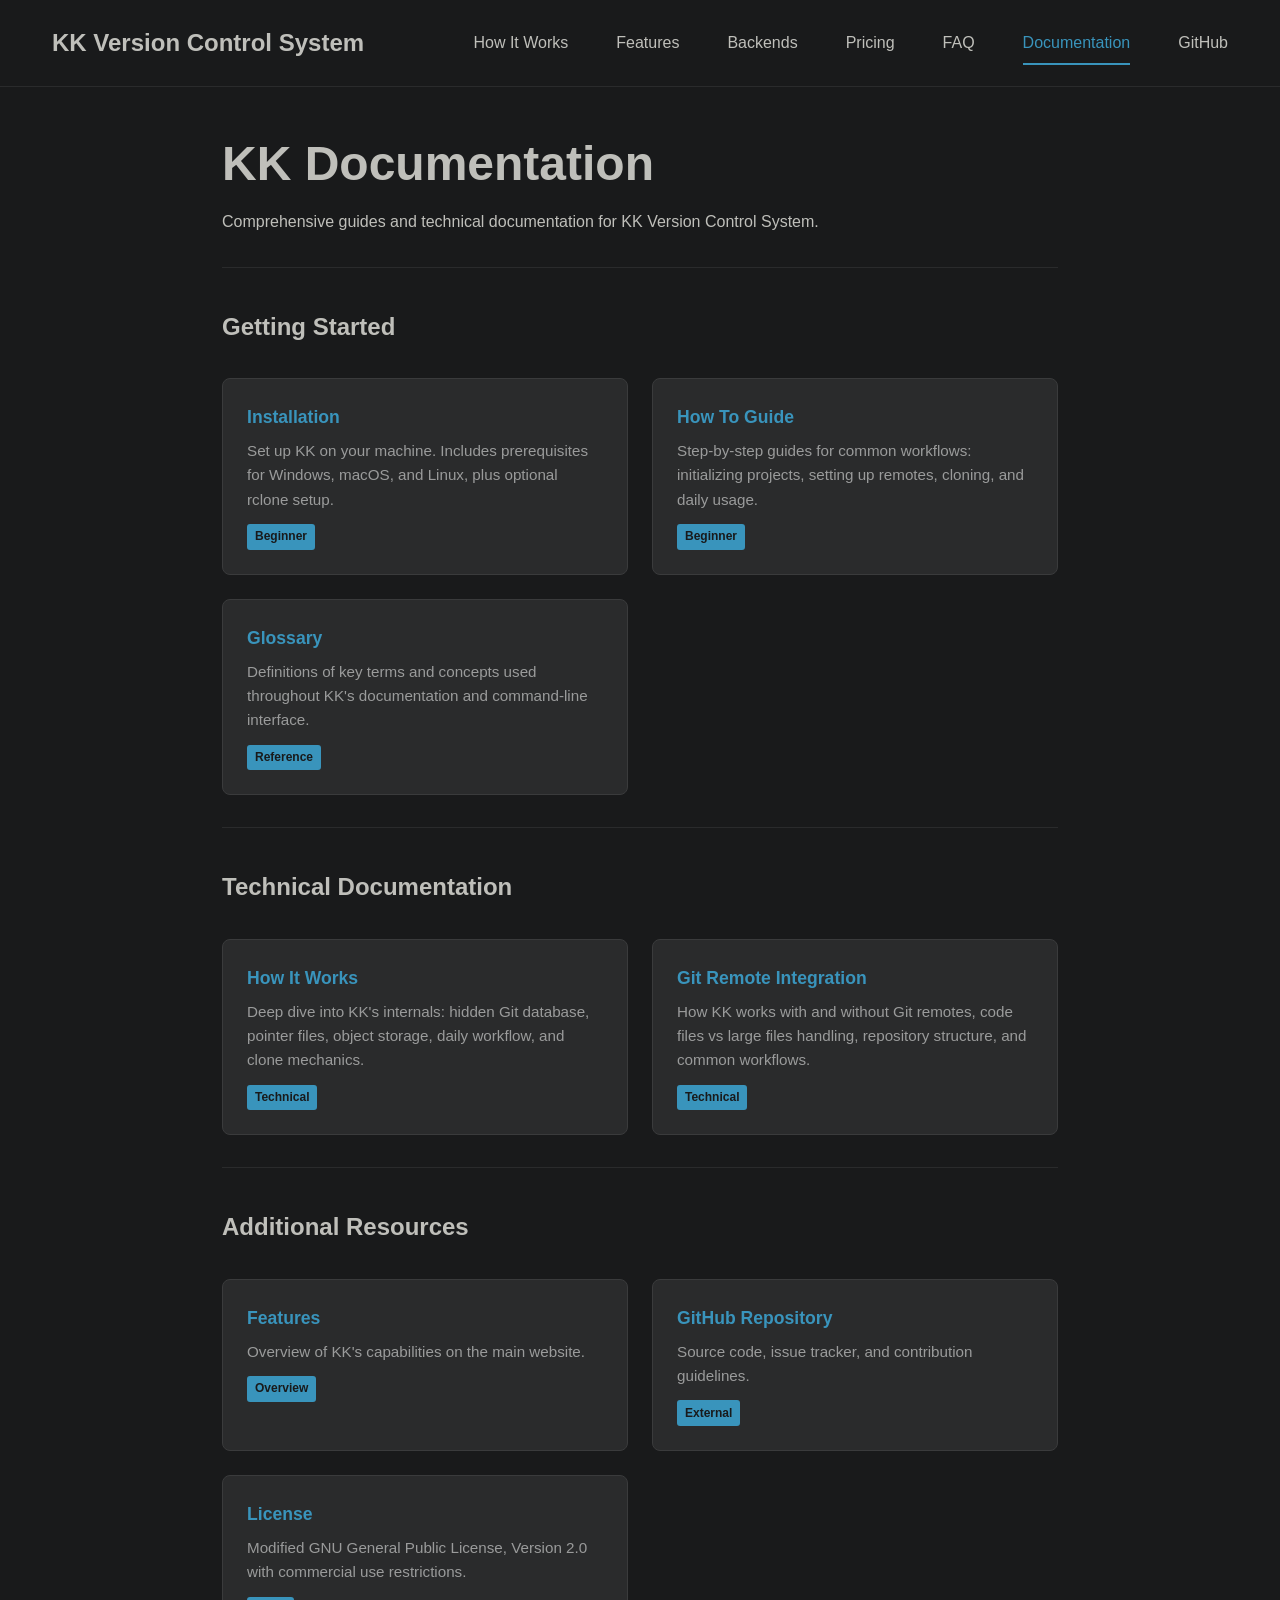
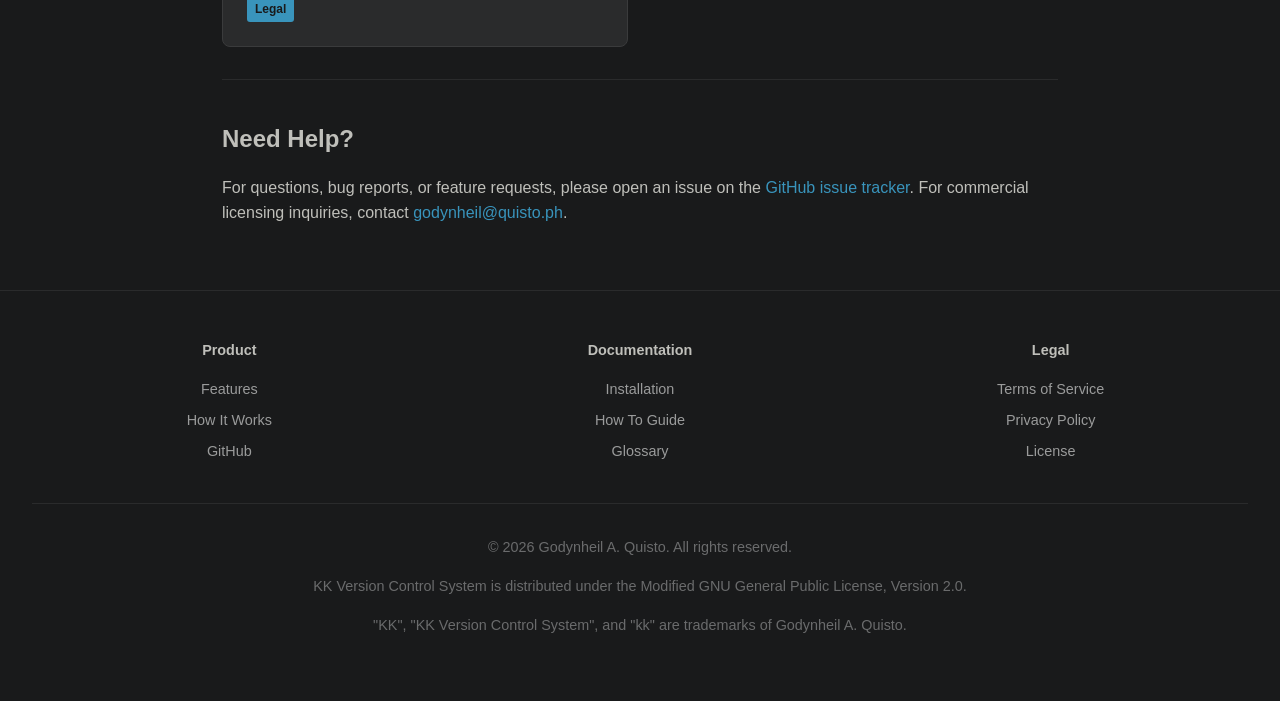
==== docs/index.html @ 6b8b5ba8 "docs(site): Add comprehensive documentation pages and update site Add new documentation sections inc" ====
<!doctype html>
<html lang="en">
  <head>
    <meta charset="UTF-8" />
    <meta name="viewport" content="width=device-width, initial-scale=1.0" />
    <meta
      name="description"
      content="Documentation for KK Version Control System - user guides, installation instructions, technical internals, and reference materials."
    />
    <meta name="author" content="Godynheil A. Quisto" />
    <meta name="robots" content="index, follow" />
    <meta name="theme-color" content="#191a1b" />
    <link rel="canonical" href="https://kkvcs.com/docs/" />
    <link rel="icon" href="/icon/favicon.ico" sizes="any" />
    <link
      rel="icon"
      type="image/png"
      sizes="32x32"
      href="/icon/favicon-32x32.png"
    />
    <link
      rel="icon"
      type="image/png"
      sizes="16x16"
      href="/icon/favicon-16x16.png"
    />
    <link rel="apple-touch-icon" href="/icon/apple-touch-icon.png" />
    <link rel="manifest" href="/icon/site.webmanifest" />
    <link rel="stylesheet" href="/css/core.css" />
    <link rel="stylesheet" href="/css/navigation.css" />

    <meta property="og:type" content="website" />
    <meta
      property="og:title"
      content="Documentation | KK Version Control System"
    />
    <meta
      property="og:description"
      content="User guides, installation instructions, and technical documentation for KK Version Control System."
    />
    <meta property="og:url" content="https://kkvcs.com/docs/" />
    <meta
      property="og:image"
      content="https://kkvcs.com/icon/android-chrome-512x512.png"
    />
    <meta property="og:site_name" content="KK Version Control System" />
    <meta name="twitter:card" content="summary" />
    <meta
      name="twitter:title"
      content="Documentation | KK Version Control System"
    />
    <meta
      name="twitter:description"
      content="User guides, installation instructions, and technical documentation for KK Version Control System."
    />
    <meta
      name="twitter:image"
      content="https://kkvcs.com/icon/android-chrome-512x512.png"
    />
    <title>Documentation | KK Version Control System</title>
    <link rel="stylesheet" href="/css/pages/docs.css" />
    <script src="/js/copy-code.js" defer></script>
  </head>
  <body>
    <nav aria-label="Main navigation">
      <div class="container">
        <a href="/" class="logo">KK Version Control System</a>
        <ul>
          <li><a href="/#how-it-works">How It Works</a></li>
          <li><a href="/#features">Features</a></li>
          <li><a href="/#backends">Backends</a></li>
          <li><a href="/#pricing">Pricing</a></li>
          <li><a href="/#faq">FAQ</a></li>
          <li><a href="/docs/" class="active">Documentation</a></li>
          <li>
            <a href="https://github.com/godynheil/kk" rel="noopener noreferrer"
              >GitHub</a
            >
          </li>
        </ul>
      </div>
    </nav>

    <main>
      <h1>KK Documentation</h1>
      <p>
        Comprehensive guides and technical documentation for KK Version Control
        System.
      </p>

      <hr />

      <h2>Getting Started</h2>

      <div class="doc-grid">
        <a href="/docs/installation/" class="doc-card">
          <h3>Installation</h3>
          <p>
            Set up KK on your machine. Includes prerequisites for Windows,
            macOS, and Linux, plus optional rclone setup.
          </p>
          <span class="tag">Beginner</span>
        </a>

        <a href="/docs/how-to/" class="doc-card">
          <h3>How To Guide</h3>
          <p>
            Step-by-step guides for common workflows: initializing projects,
            setting up remotes, cloning, and daily usage.
          </p>
          <span class="tag">Beginner</span>
        </a>

        <a href="/docs/glossary/" class="doc-card">
          <h3>Glossary</h3>
          <p>
            Definitions of key terms and concepts used throughout KK's
            documentation and command-line interface.
          </p>
          <span class="tag">Reference</span>
        </a>
      </div>

      <hr />

      <h2>Technical Documentation</h2>

      <div class="doc-grid">
        <a href="/docs/how-it-works/" class="doc-card">
          <h3>How It Works</h3>
          <p>
            Deep dive into KK's internals: hidden Git database, pointer files,
            object storage, daily workflow, and clone mechanics.
          </p>
          <span class="tag">Technical</span>
        </a>

        <a href="/docs/git-remote/" class="doc-card">
          <h3>Git Remote Integration</h3>
          <p>
            How KK works with and without Git remotes, code files vs large files
            handling, repository structure, and common workflows.
          </p>
          <span class="tag">Technical</span>
        </a>
      </div>

      <hr />

      <h2>Additional Resources</h2>

      <div class="doc-grid">
        <a href="/#features" class="doc-card">
          <h3>Features</h3>
          <p>Overview of KK's capabilities on the main website.</p>
          <span class="tag">Overview</span>
        </a>

        <a href="https://github.com/godynheil/kk" class="doc-card">
          <h3>GitHub Repository</h3>
          <p>Source code, issue tracker, and contribution guidelines.</p>
          <span class="tag">External</span>
        </a>

        <a href="/license/" class="doc-card">
          <h3>License</h3>
          <p>
            Modified GNU General Public License, Version 2.0 with commercial use
            restrictions.
          </p>
          <span class="tag">Legal</span>
        </a>
      </div>

      <hr />

      <h2>Need Help?</h2>
      <p>
        For questions, bug reports, or feature requests, please open an issue on
        the
        <a href="https://github.com/godynheil/kk/issues">GitHub issue tracker</a
        >. For commercial licensing inquiries, contact
        <a href="mailto:godynheil@quisto.ph">godynheil@quisto.ph</a>.
      </p>
    </main>

    <footer>
      <div class="footer-content">
        <div class="footer-section">
          <h4>Product</h4>
          <ul>
            <li><a href="/#features">Features</a></li>
            <li><a href="/#how-it-works">How It Works</a></li>
            <li><a href="https://github.com/godynheil/kk">GitHub</a></li>
          </ul>
        </div>
        <div class="footer-section">
          <h4>Documentation</h4>
          <ul>
            <li><a href="/docs/installation/">Installation</a></li>
            <li><a href="/docs/how-to/">How To Guide</a></li>
            <li><a href="/docs/glossary/">Glossary</a></li>
          </ul>
        </div>
        <div class="footer-section">
          <h4>Legal</h4>
          <ul>
            <li><a href="/terms-of-service/">Terms of Service</a></li>
            <li><a href="/privacy-policy/">Privacy Policy</a></li>
            <li><a href="/license/">License</a></li>
          </ul>
        </div>
      </div>
      <div class="footer-bottom">
        <p>&copy; 2026 Godynheil A. Quisto. All rights reserved.</p>
        <p>
          KK Version Control System is distributed under the Modified GNU
          General Public License, Version 2.0.
        </p>
        <p>
          "KK", "KK Version Control System", and "kk" are trademarks of
          Godynheil A. Quisto.
        </p>
      </div>
    </footer>
  </body>
</html>
---- css/core.css ----
.mt-05 {
  margin-top: 0.5rem;
}

.mt-1 {
  margin-top: 1rem;
}

.mt-1-5 {
  margin-top: 1.5rem;
}

.mt-2 {
  margin-top: 2rem;
}

.mt-3 {
  margin-top: 3rem;
}

.mb-1-5 {
  margin-bottom: 1.5rem;
}

.my-05 {
  margin-top: 0.5rem;
  margin-bottom: 0.5rem;
}

.code-block {
  position: relative;
}

.copy-code-button {
  position: absolute;
  top: 0.5rem;
  right: 0.5rem;
  z-index: 1;
  display: inline-flex;
  align-items: center;
  gap: 0.35rem;
  min-height: 34px;
  padding: 0.35rem 0.55rem;
  border: 1px solid #3a3b3c;
  border-radius: 4px;
  background-color: rgba(25, 26, 27, 0.9);
  color: #bfbfba;
  font: inherit;
  font-size: 0.8rem;
  cursor: pointer;
  transition:
    background-color 0.2s ease,
    border-color 0.2s ease,
    color 0.2s ease;
}

.copy-code-button:hover {
  border-color: #3994bc;
  background-color: #242526;
  color: #ffffff;
}

.copy-code-button:focus {
  outline: 3px solid #3994bc;
  outline-offset: 2px;
}

.copy-code-button.is-copied {
  border-color: #3994bc;
  background-color: #3994bc;
  color: #191a1b;
}

.copy-code-button svg {
  width: 1rem;
  height: 1rem;
  fill: none;
  stroke: currentColor;
  stroke-width: 2;
  stroke-linecap: round;
  stroke-linejoin: round;
}

.copy-code-buffer {
  position: fixed;
  top: -9999px;
  left: -9999px;
}

@media (max-width: 520px) {
  .copy-code-label {
    position: absolute;
    width: 1px;
    height: 1px;
    overflow: hidden;
    clip: rect(0, 0, 0, 0);
    white-space: nowrap;
  }

  .copy-code-button {
    width: 34px;
    justify-content: center;
    padding: 0.35rem;
  }
}

@media (prefers-reduced-motion: reduce) {
  .copy-code-button {
    transition: none;
  }
}
---- css/navigation.css ----
nav {
  background-color: #191a1b;
  padding: 1rem 2rem;
  border-bottom: 1px solid #2a2b2c;
  position: -webkit-sticky;
  position: sticky;
  top: 0;
  z-index: 100;
}

nav .container {
  max-width: 1200px;
  margin: 0 auto;
  display: flex;
  justify-content: space-between;
  align-items: center;
}

.logo {
  font-weight: 700;
  font-size: 1.5rem;
  color: #bfbfba;
  text-decoration: none;
  transition: color 0.2s;
}

.logo:hover {
  color: #3994bc;
}

nav ul {
  list-style: none;
  margin: 0;
  padding: 0;
  display: flex;
  gap: 1.5rem;
  align-items: center;
}

nav li {
  margin: 0;
}

nav a {
  color: #bfbfba;
  text-decoration: none;
  font-weight: 500;
  transition: color 0.2s;
  padding: 0.5rem 0.75rem;
  min-height: 44px;
  display: inline-flex;
  align-items: center;
}

nav a:hover {
  color: #3994bc;
  text-decoration: none;
}

nav ul a {
  position: relative;
}

nav ul a::after {
  content: "";
  position: absolute;
  bottom: 0;
  left: 0.75rem;
  right: 0.75rem;
  height: 2px;
  background-color: #3994bc;
  transform: scaleX(0);
  transition: transform 0.2s ease;
}

nav ul a.active::after {
  transform: scaleX(1);
}

nav ul a.active {
  color: #3994bc;
}

.skip-link {
  position: absolute;
  top: -9999px;
  left: -9999px;
  z-index: 999;
}

.skip-link:focus {
  position: fixed;
  top: 0;
  left: 0;
  background-color: #3994bc;
  color: #191a1b;
  padding: 0.75rem 1.5rem;
  z-index: 1000;
  text-decoration: none;
  font-weight: 600;
}

nav a:focus {
  outline: 3px solid #ffff00;
  outline-offset: 2px;
}

@media (max-width: 768px) {
  nav .container {
    flex-direction: column;
    gap: 1rem;
  }

  nav ul {
    flex-wrap: wrap;
    justify-content: center;
    gap: 1rem;
    font-size: 0.9rem;
  }
}

@media print {
  nav,
  .skip-link {
    display: none;
  }
}

@media (prefers-reduced-motion: reduce) {
  nav a {
    transition: none;
  }
}
---- css/pages/docs.css ----
* {
  margin: 0;
  padding: 0;
  box-sizing: border-box;
}

body {
  background-color: #191a1b;
  color: #bfbfba;
  font-family:
    -apple-system, BlinkMacSystemFont, "Segoe UI", Roboto, Oxygen, Ubuntu,
    sans-serif;
  line-height: 1.6;
  min-height: 100vh;
  display: flex;
  flex-direction: column;
}

main {
  flex: 1;
  padding: 3rem 2rem;
  max-width: 900px;
  margin: 0 auto;
  width: 100%;
}

h1 {
  color: #bfbfba;
  margin-bottom: 1rem;
  font-size: 3rem;
  line-height: 1.2;
}

h2 {
  color: #bfbfba;
  margin-top: 2.5rem;
  margin-bottom: 1rem;
  font-size: 1.5rem;
}

h3 {
  color: #bfbfba;
  margin-top: 1.5rem;
  margin-bottom: 0.75rem;
  font-size: 1.2rem;
}

p {
  margin-bottom: 1rem;
}

a {
  color: #3994bc;
  text-decoration: none;
}

a:hover {
  text-decoration: underline;
}

.doc-grid {
  display: grid;
  grid-template-columns: repeat(auto-fit, minmax(280px, 1fr));
  gap: 1.5rem;
  margin-top: 2rem;
}

.doc-card {
  background-color: #2a2b2c;
  border: 1px solid #3a3b3c;
  border-radius: 8px;
  padding: 1.5rem;
  transition:
    border-color 0.2s,
    transform 0.2s;
  display: block;
  color: inherit;
  text-decoration: none;
}

.doc-card:hover {
  border-color: #3994bc;
  transform: translateY(-2px);
}

.doc-card h3 {
  margin-top: 0;
  margin-bottom: 0.5rem;
  color: #3994bc;
  font-size: 1.1rem;
}

.doc-card h3 a {
  color: inherit;
}

.doc-card h3 a:hover {
  text-decoration: none;
}

.doc-card p {
  font-size: 0.95rem;
  color: #9a9b9b;
  margin-bottom: 0;
}

.doc-card .tag {
  display: inline-block;
  background-color: #3994bc;
  color: #191a1b;
  font-size: 0.75rem;
  padding: 0.2rem 0.5rem;
  border-radius: 3px;
  margin-top: 0.75rem;
  font-weight: 600;
}

hr {
  border: none;
  border-top: 1px solid #2a2b2c;
  margin: 2rem 0;
}

footer {
  text-align: center;
  padding: 3rem 2rem;
  border-top: 1px solid #2a2b2c;
  font-size: 0.9rem;
}

.footer-content {
  max-width: 1200px;
  margin: 0 auto 2rem;
  display: grid;
  grid-template-columns: repeat(auto-fit, minmax(200px, 1fr));
  gap: 2rem;
  justify-items: center;
  text-align: center;
}

.footer-section {
  text-align: center;
}

.footer-section h4 {
  color: #bfbfba;
  margin-bottom: 1rem;
}

.footer-section ul {
  list-style: none;
  margin-left: 0;
  margin-bottom: 0;
}

.footer-section li {
  margin-bottom: 0.5rem;
}

.footer-section a {
  color: #9a9b9b;
}

.footer-section a:hover {
  color: #3994bc;
}

.footer-bottom {
  text-align: center;
  padding-top: 2rem;
  border-top: 1px solid #2a2b2c;
  color: #6a6b6c;
}

.footer-bottom p {
  margin-left: auto;
  margin-right: auto;
}

@media (max-width: 768px) {
  h1 {
    font-size: 2rem;
  }

  main {
    padding: 2rem 1.5rem;
  }

  .doc-grid {
    grid-template-columns: 1fr;
  }
}
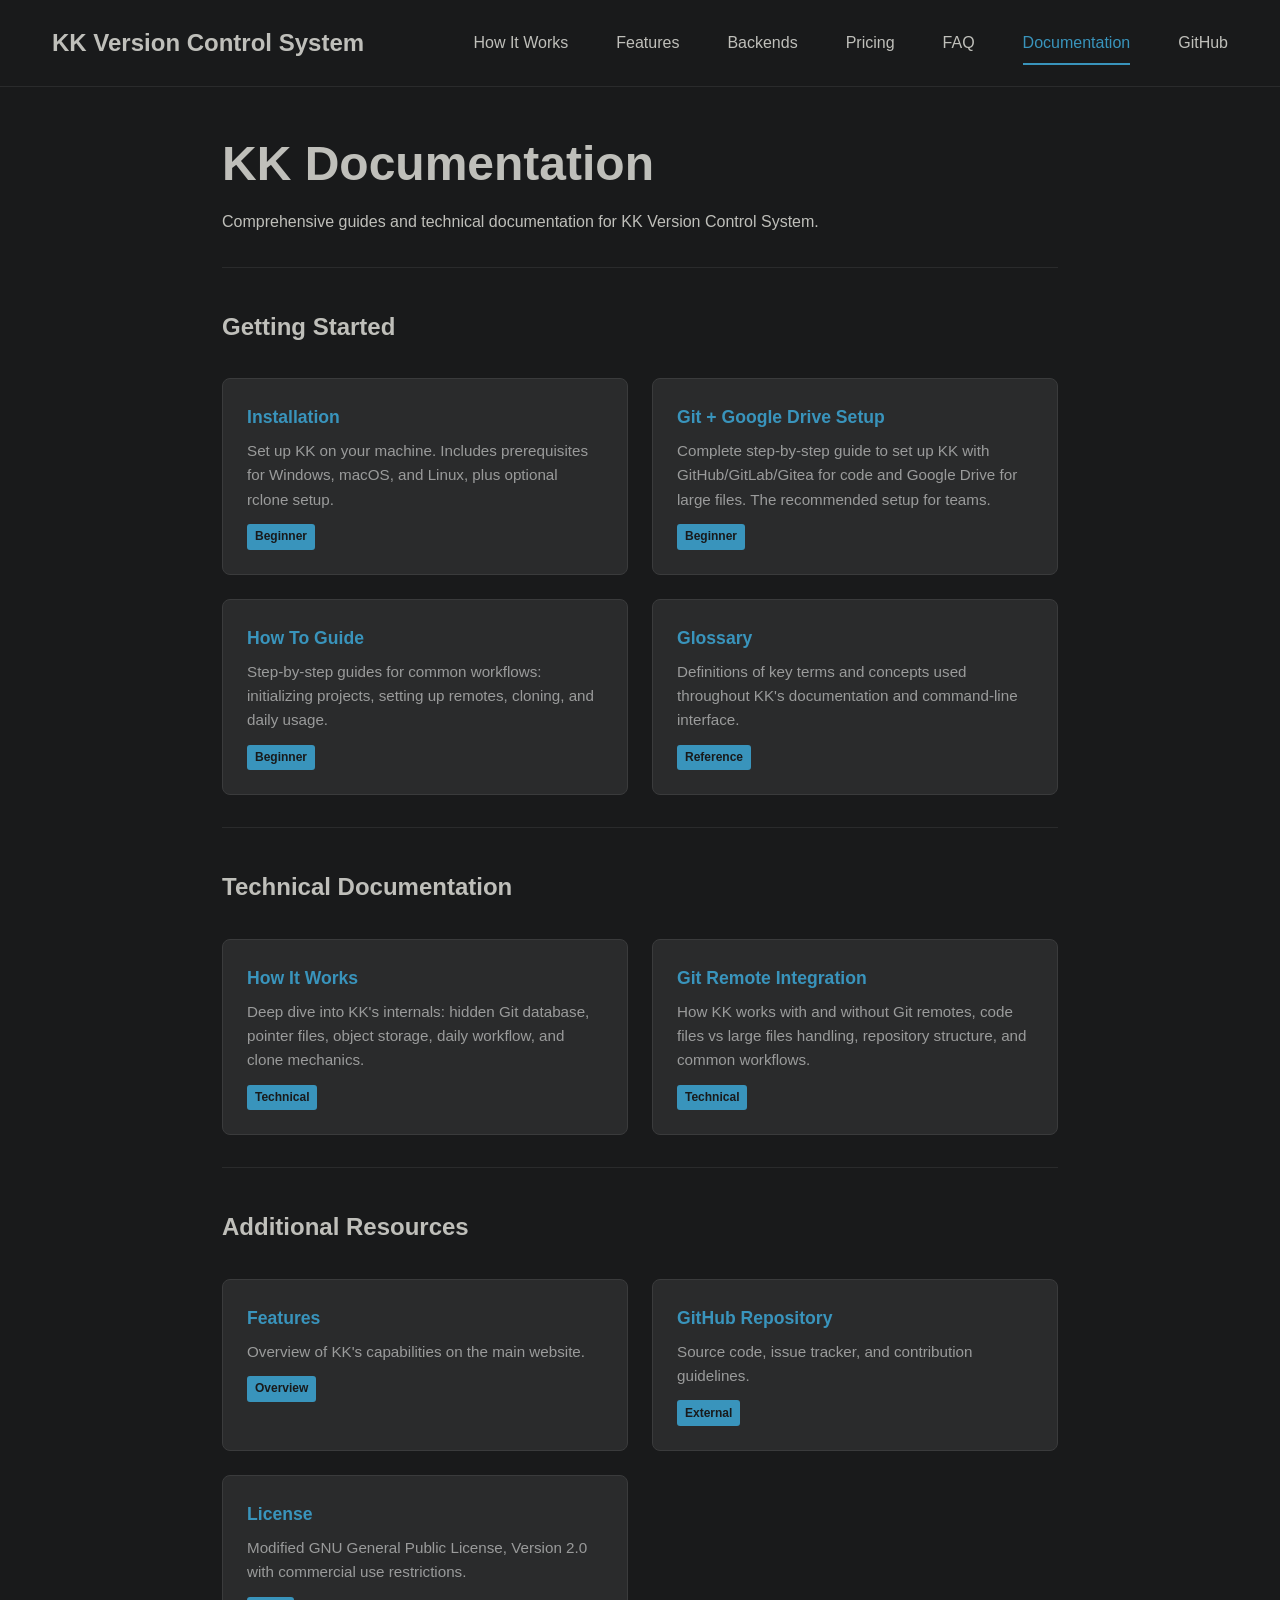
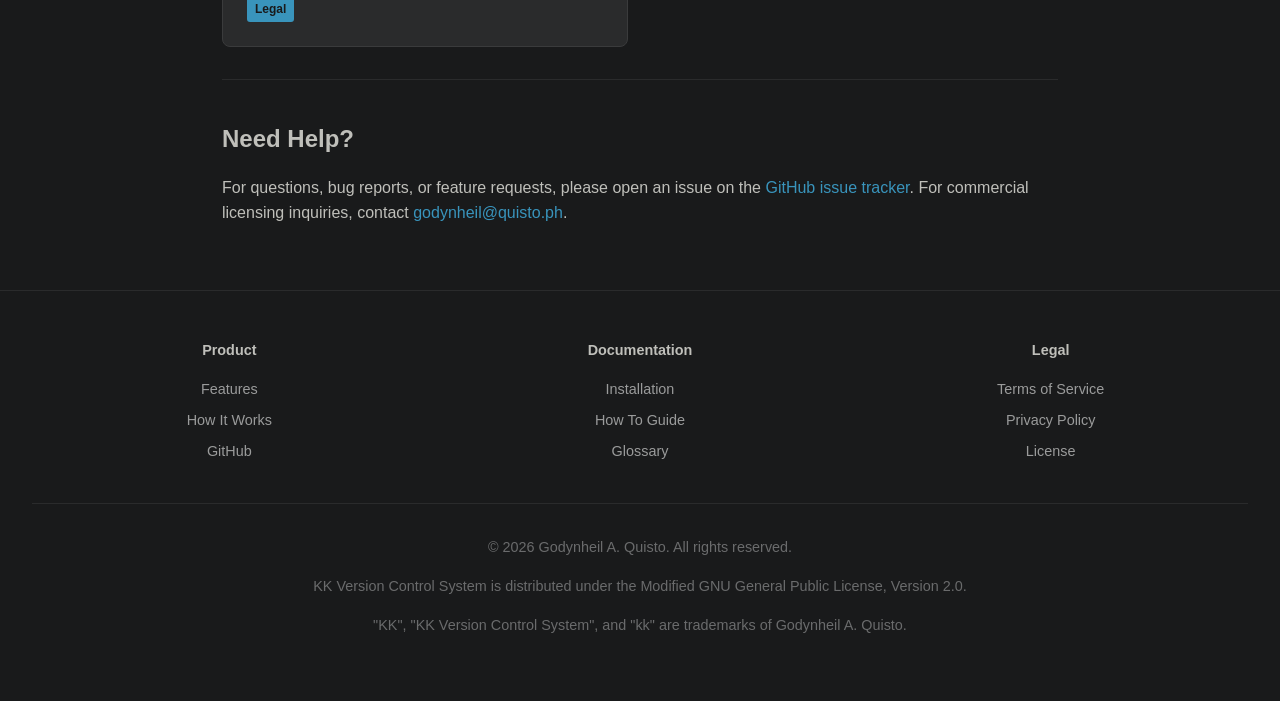
==== commit 24187433: "docs(website): document automatic default-tracking Update the website index, How-To, Technical Inter" ====
--- a/docs/index.html
+++ b/docs/index.html
@@ -26,6 +26,12 @@
     />
     <link rel="apple-touch-icon" href="/icon/apple-touch-icon.png" />
     <link rel="manifest" href="/icon/site.webmanifest" />
+    <link rel="prefetch" href="/docs/installation/" />
+    <link rel="prefetch" href="/docs/how-to/" />
+    <link rel="prefetch" href="/docs/glossary/" />
+    <link rel="prefetch" href="/docs/how-it-works/" />
+    <link rel="prefetch" href="/docs/git-remote/" />
+    <link rel="prefetch" href="/" />
     <link rel="stylesheet" href="/css/core.css" />
     <link rel="stylesheet" href="/css/navigation.css" />
 
@@ -60,12 +66,25 @@
     <title>Documentation | KK Version Control System</title>
     <link rel="stylesheet" href="/css/pages/docs.css" />
     <script src="/js/copy-code.js" defer></script>
+    <script src="/js/mobile-nav.js" defer></script>
   </head>
   <body>
     <nav aria-label="Main navigation">
       <div class="container">
         <a href="/" class="logo">KK Version Control System</a>
-        <ul>
+        <button
+          class="nav-toggle"
+          aria-expanded="false"
+          aria-controls="nav-menu"
+          aria-label="Toggle navigation menu">
+          <span class="hamburger-icon" aria-hidden="true">
+            <span></span>
+            <span></span>
+            <span></span>
+          </span>
+          <span class="nav-toggle-text">Menu</span>
+        </button>
+        <ul id="nav-menu" class="nav-menu">
           <li><a href="/#how-it-works">How It Works</a></li>
           <li><a href="/#features">Features</a></li>
           <li><a href="/#backends">Backends</a></li>
@@ -79,6 +98,7 @@
           </li>
         </ul>
       </div>
+      <div class="nav-menu-backdrop" aria-hidden="true"></div>
     </nav>
 
     <main>
@@ -98,6 +118,15 @@
           <p>
             Set up KK on your machine. Includes prerequisites for Windows,
             macOS, and Linux, plus optional rclone setup.
+          </p>
+          <span class="tag">Beginner</span>
+        </a>
+
+        <a href="/docs/git-plus-gdrive/" class="doc-card">
+          <h3>Git + Google Drive Setup</h3>
+          <p>
+            Complete step-by-step guide to set up KK with GitHub/GitLab/Gitea for
+            code and Google Drive for large files. The recommended setup for teams.
           </p>
           <span class="tag">Beginner</span>
         </a>
--- a/css/navigation.css
+++ b/css/navigation.css
@@ -105,17 +105,150 @@
   outline-offset: 2px;
 }
 
+/* Mobile Navigation Styles */
+.nav-toggle {
+  display: none;
+  align-items: center;
+  justify-content: center;
+  gap: 0.5rem;
+  min-height: 44px;
+  min-width: 44px;
+  padding: 0.5rem;
+  background: none;
+  border: none;
+  cursor: pointer;
+  transition: background-color 0.2s ease;
+}
+
+.nav-toggle:hover {
+  background-color: #2a2b2c;
+}
+
+.nav-toggle:focus {
+  outline: 3px solid #3994bc;
+  outline-offset: 2px;
+}
+
+.nav-toggle .hamburger-icon {
+  display: flex;
+  flex-direction: column;
+  justify-content: space-around;
+  width: 24px;
+  height: 18px;
+  position: relative;
+}
+
+.nav-toggle .hamburger-icon span {
+  display: block;
+  width: 100%;
+  height: 2px;
+  background-color: #bfbfba;
+  border-radius: 2px;
+  transition: all 0.3s ease;
+  transform-origin: center;
+}
+
+.nav-toggle[aria-expanded="true"] .hamburger-icon span:nth-child(1) {
+  transform: translateY(8px) rotate(45deg);
+}
+
+.nav-toggle[aria-expanded="true"] .hamburger-icon span:nth-child(2) {
+  opacity: 0;
+}
+
+.nav-toggle[aria-expanded="true"] .hamburger-icon span:nth-child(3) {
+  transform: translateY(-8px) rotate(-45deg);
+}
+
+.nav-toggle .nav-toggle-text {
+  color: #bfbfba;
+  font-size: 0.9rem;
+  font-weight: 500;
+}
+
+@media (max-width: 520px) {
+  .nav-toggle .nav-toggle-text {
+    display: none;
+  }
+}
+
+.nav-menu {
+  transition: transform 0.3s ease, opacity 0.3s ease;
+}
+
+.nav-menu-backdrop {
+  display: none;
+  position: fixed;
+  inset: 0;
+  background-color: rgba(0, 0, 0, 0.5);
+  z-index: 99;
+  opacity: 0;
+  transition: opacity 0.3s ease;
+}
+
+.nav-menu-backdrop.is-visible {
+  display: block;
+  opacity: 1;
+}
+
 @media (max-width: 768px) {
   nav .container {
+    flex-direction: row;
+    justify-content: space-between;
+  }
+
+  .nav-toggle {
+    display: flex;
+  }
+
+  nav ul {
+    position: fixed;
+    top: 0;
+    right: 0;
+    bottom: 0;
+    width: 80%;
+    max-width: 300px;
     flex-direction: column;
-    gap: 1rem;
-  }
-
-  nav ul {
-    flex-wrap: wrap;
-    justify-content: center;
-    gap: 1rem;
-    font-size: 0.9rem;
+    align-items: stretch;
+    justify-content: flex-start;
+    gap: 0;
+    background-color: #191a1b;
+    border-left: 1px solid #2a2b2c;
+    padding: 5rem 1rem 1rem;
+    transform: translateX(100%);
+    transition: transform 0.3s ease, box-shadow 0.3s ease;
+    z-index: 100;
+    overflow-y: auto;
+    font-size: 1rem;
+    box-shadow: -4px 0 12px rgba(0, 0, 0, 0.3);
+  }
+
+  nav ul.is-open {
+    transform: translateX(0);
+  }
+
+  nav li {
+    width: 100%;
+    border-bottom: 1px solid #2a2b2c;
+  }
+
+  nav li:last-child {
+    border-bottom: none;
+  }
+
+  nav ul a {
+    width: 100%;
+    padding: 1rem 0.75rem;
+    min-height: 48px;
+  }
+
+  nav ul a::after {
+    left: 0.75rem;
+    right: 0.75rem;
+  }
+
+  body.nav-open {
+    overflow: hidden;
   }
 }
 
--- a/css/pages/docs.css
+++ b/css/pages/docs.css
@@ -190,3 +190,13 @@
     grid-template-columns: 1fr;
   }
 }
+
+@media (max-width: 400px) {
+  main {
+    padding: 2rem 1.75rem;
+  }
+
+  footer {
+    padding: 2rem 1.75rem;
+  }
+}
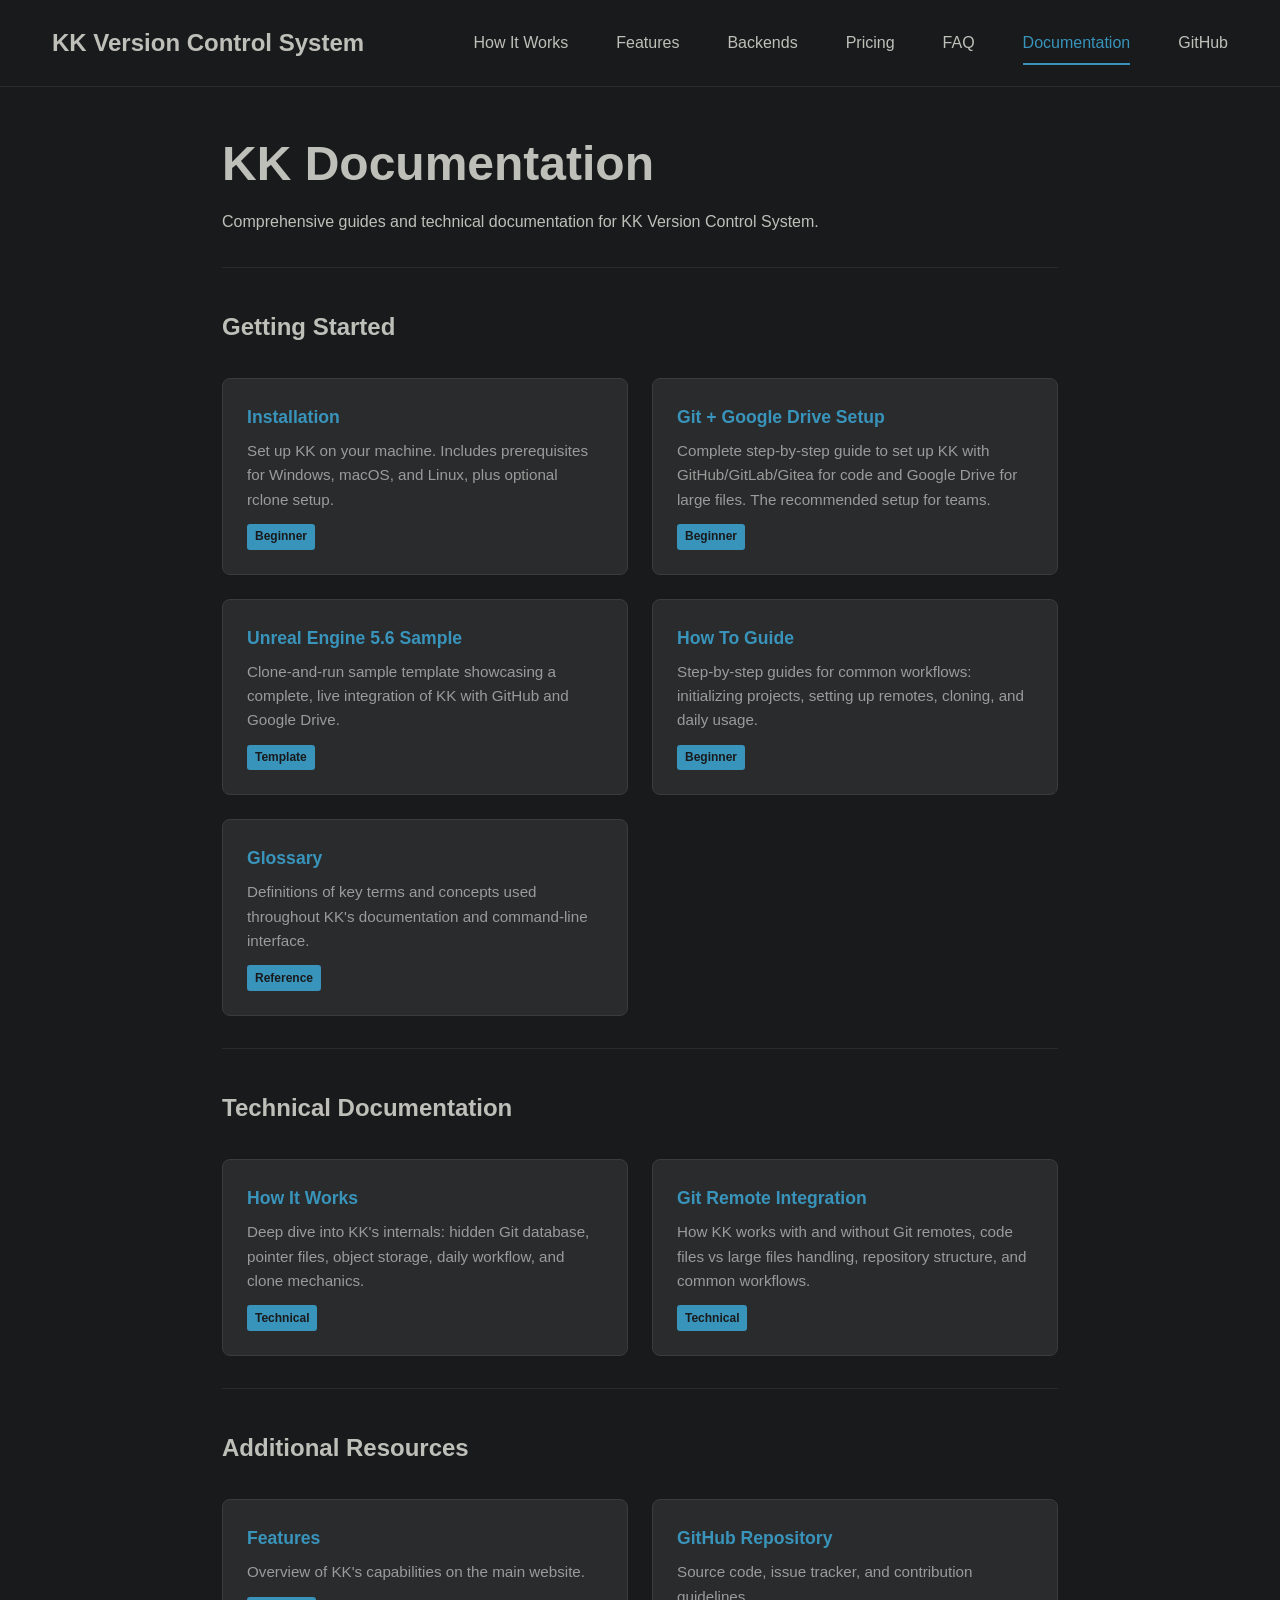
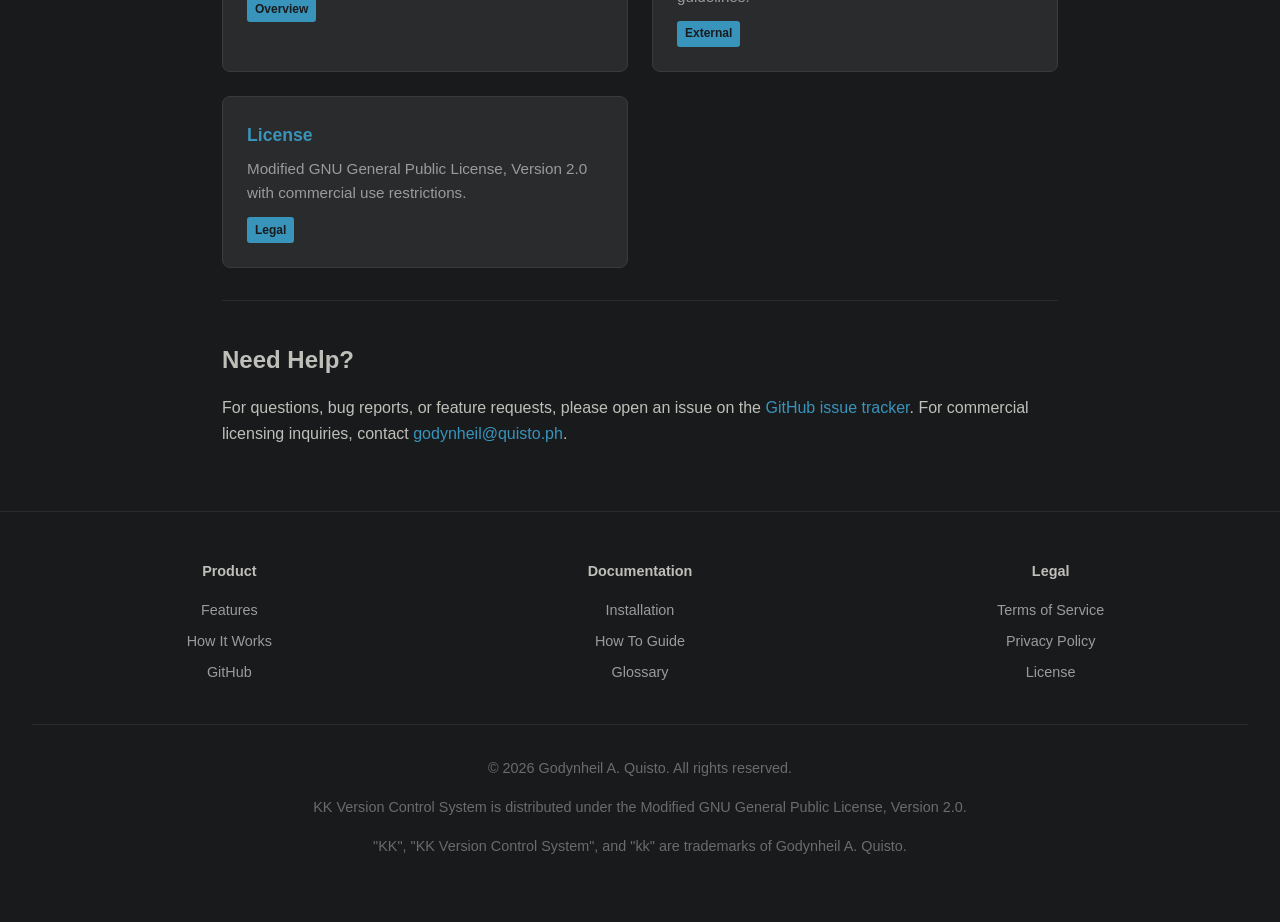
==== commit 9c218e85: "docs: add Unreal Engine 5.6 sample integration page and homepage promo Create standalone documentati" ====
--- a/docs/index.html
+++ b/docs/index.html
@@ -131,6 +131,14 @@
           <span class="tag">Beginner</span>
         </a>
 
+        <a href="/docs/ue-sample-project/" class="doc-card">
+          <h3>Unreal Engine 5.6 Sample</h3>
+          <p>
+            Clone-and-run sample template showcasing a complete, live integration of KK with GitHub and Google Drive.
+          </p>
+          <span class="tag">Template</span>
+        </a>
+
         <a href="/docs/how-to/" class="doc-card">
           <h3>How To Guide</h3>
           <p>
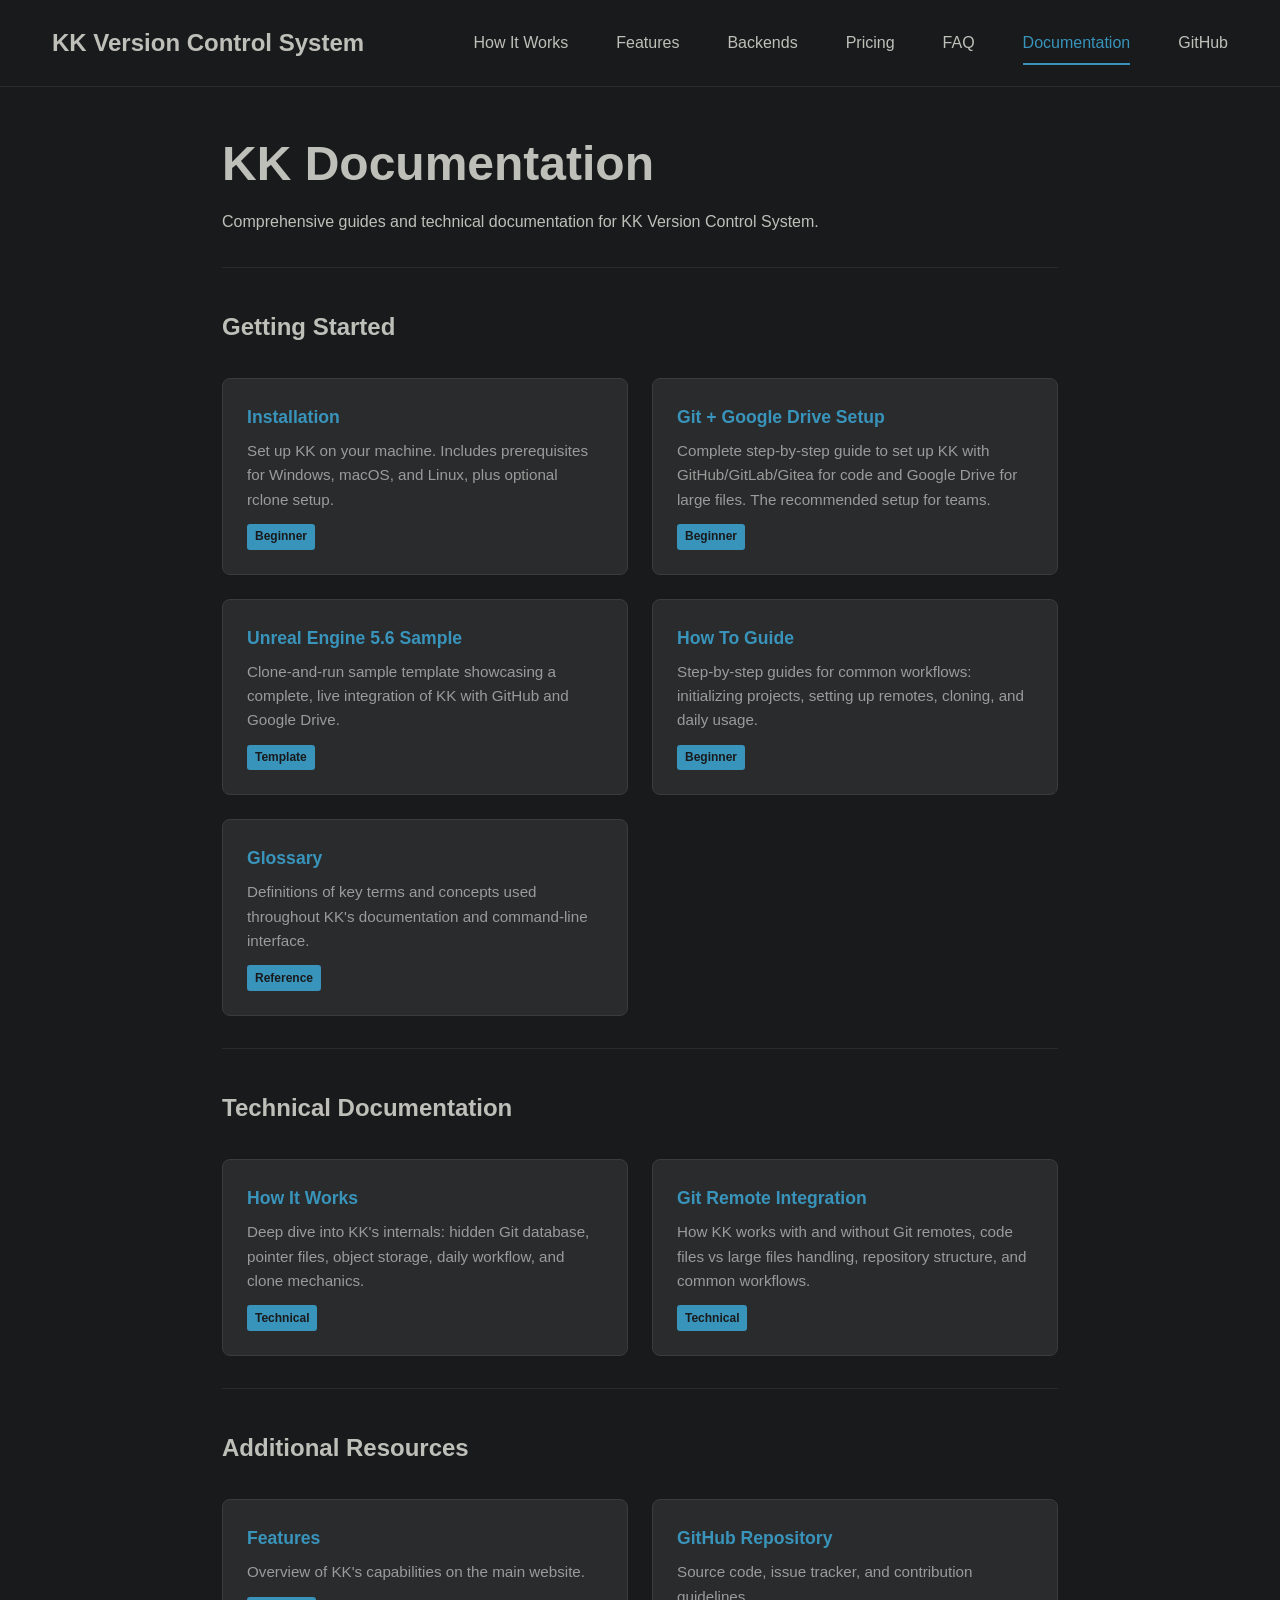
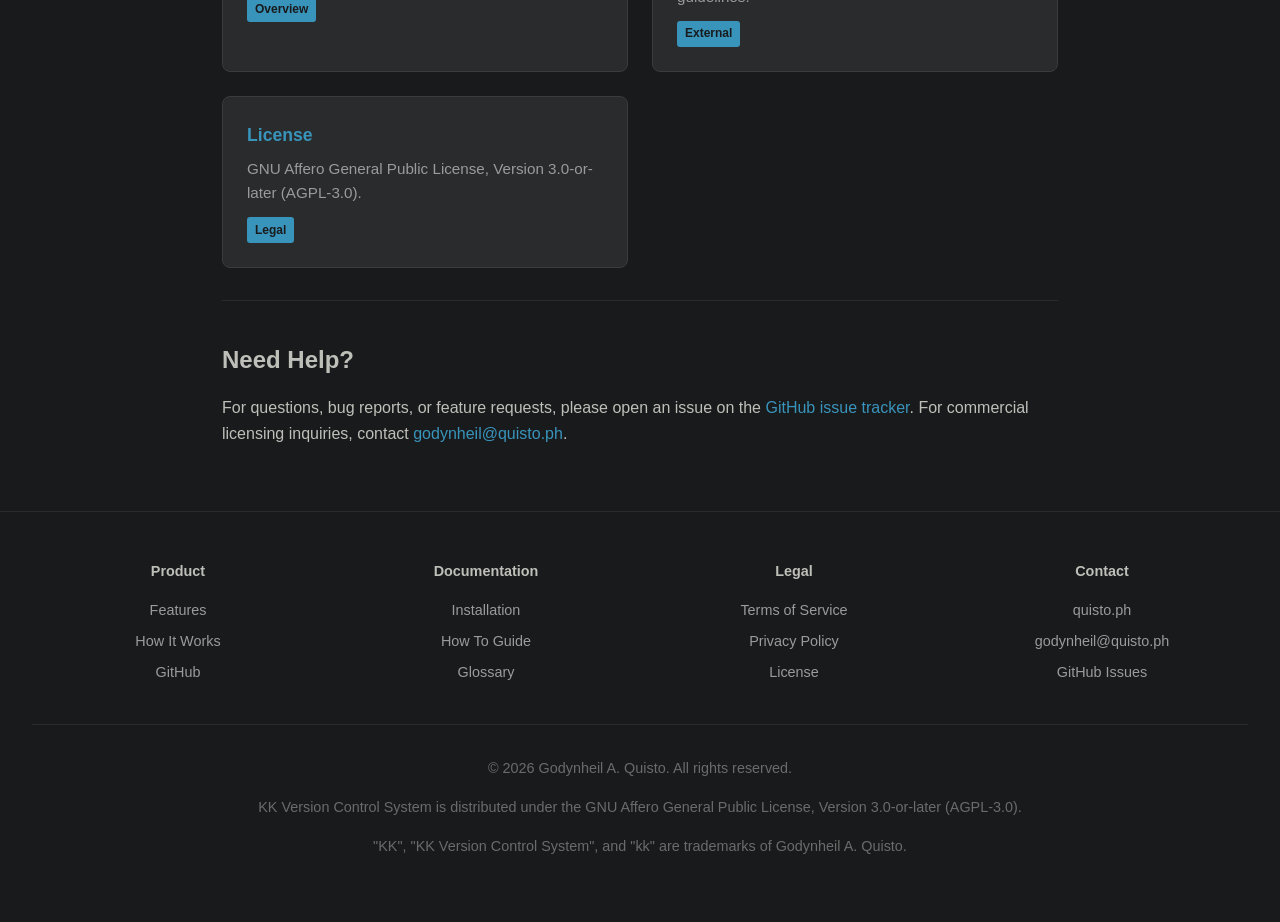
==== commit 681bd37b: "license: migrate from Modified GPL-2.0 to AGPL-3.0-or-later - Replace LICENSE.MD with official AGPL-" ====
--- a/docs/index.html
+++ b/docs/index.html
@@ -202,8 +202,7 @@
         <a href="/license/" class="doc-card">
           <h3>License</h3>
           <p>
-            Modified GNU General Public License, Version 2.0 with commercial use
-            restrictions.
+            GNU Affero General Public License, Version 3.0-or-later (AGPL-3.0).
           </p>
           <span class="tag">Legal</span>
         </a>
@@ -247,12 +246,25 @@
             <li><a href="/license/">License</a></li>
           </ul>
         </div>
+        <div class="footer-section">
+          <h4>Contact</h4>
+          <ul>
+            <li>
+              <a href="https://quisto.ph" rel="noopener noreferrer">quisto.ph</a>
+            </li>
+            <li>
+              <a href="mailto:godynheil@quisto.ph">godynheil@quisto.ph</a>
+            </li>
+            <li>
+              <a href="https://github.com/godynheil/kk/issues">GitHub Issues</a>
+            </li>
+          </ul>
+        </div>
       </div>
       <div class="footer-bottom">
         <p>&copy; 2026 Godynheil A. Quisto. All rights reserved.</p>
         <p>
-          KK Version Control System is distributed under the Modified GNU
-          General Public License, Version 2.0.
+          KK Version Control System is distributed under the GNU Affero General Public License, Version 3.0-or-later (AGPL-3.0).
         </p>
         <p>
           "KK", "KK Version Control System", and "kk" are trademarks of
